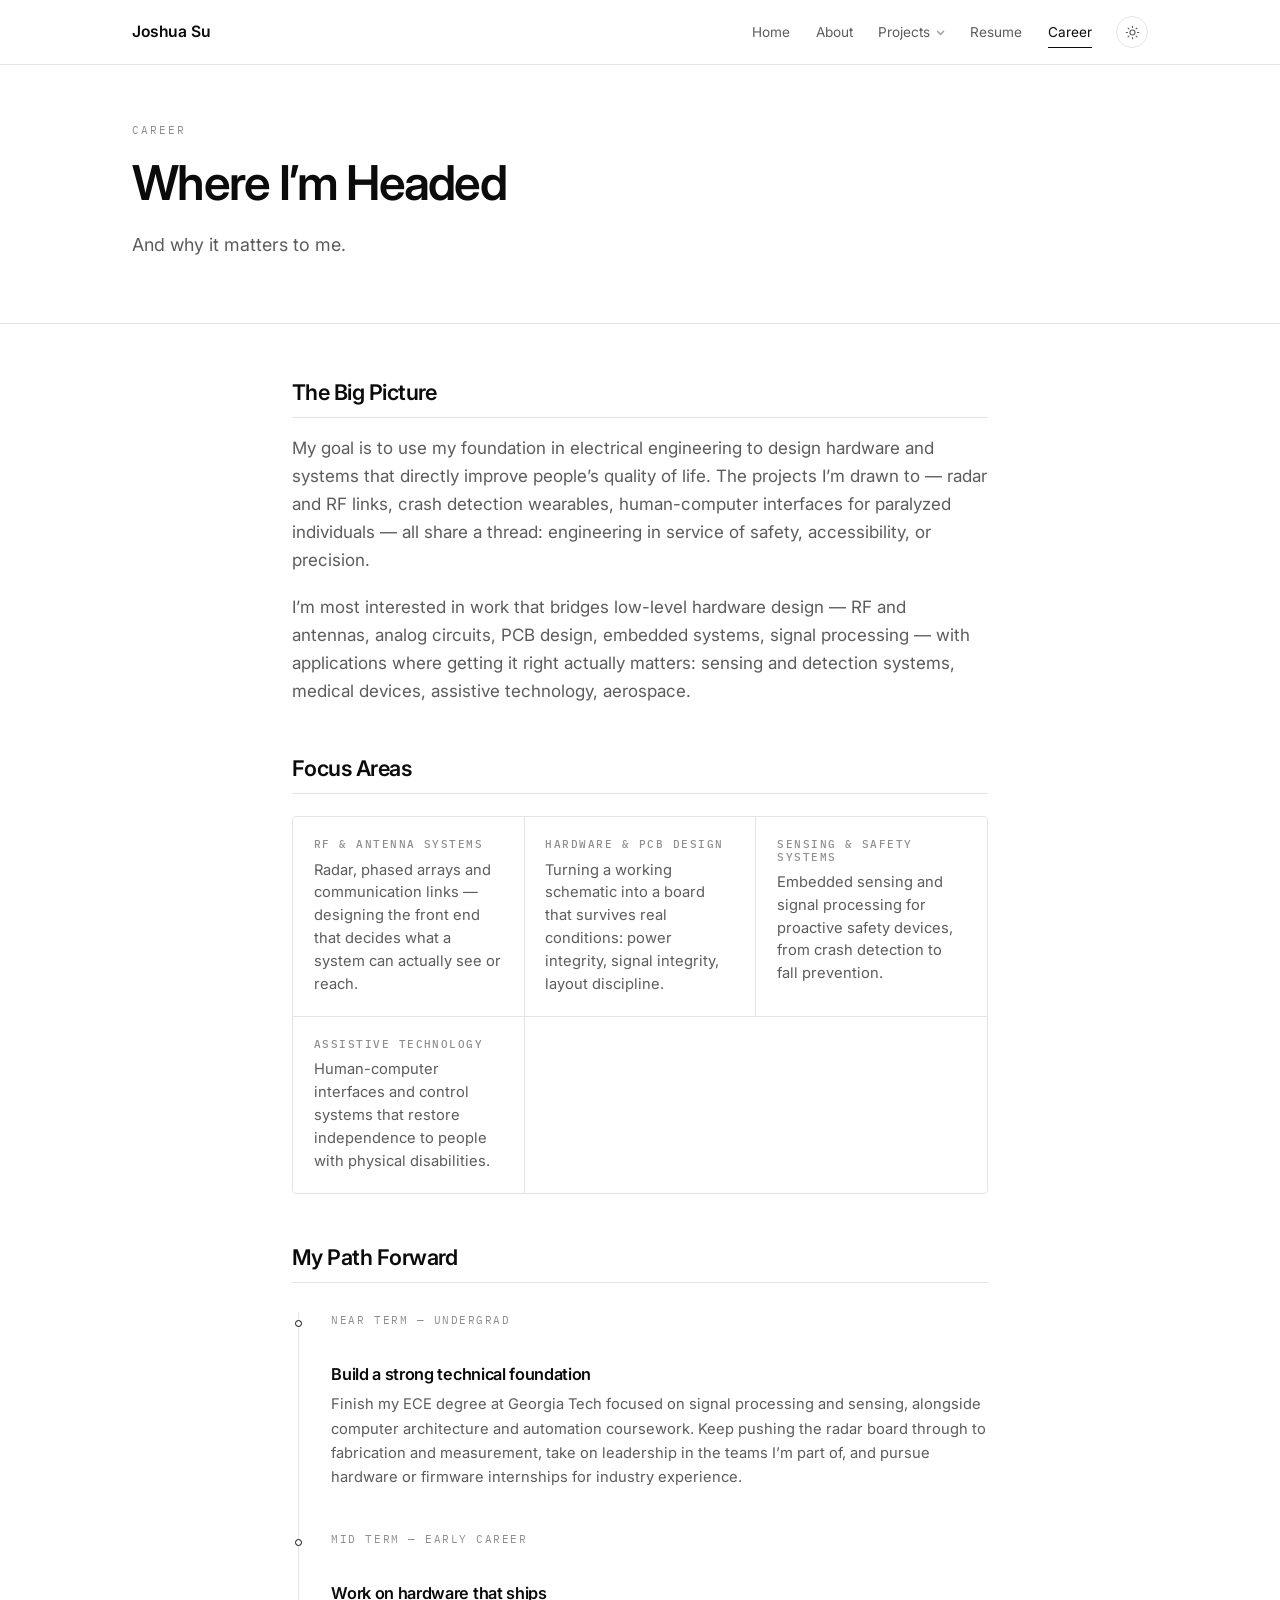
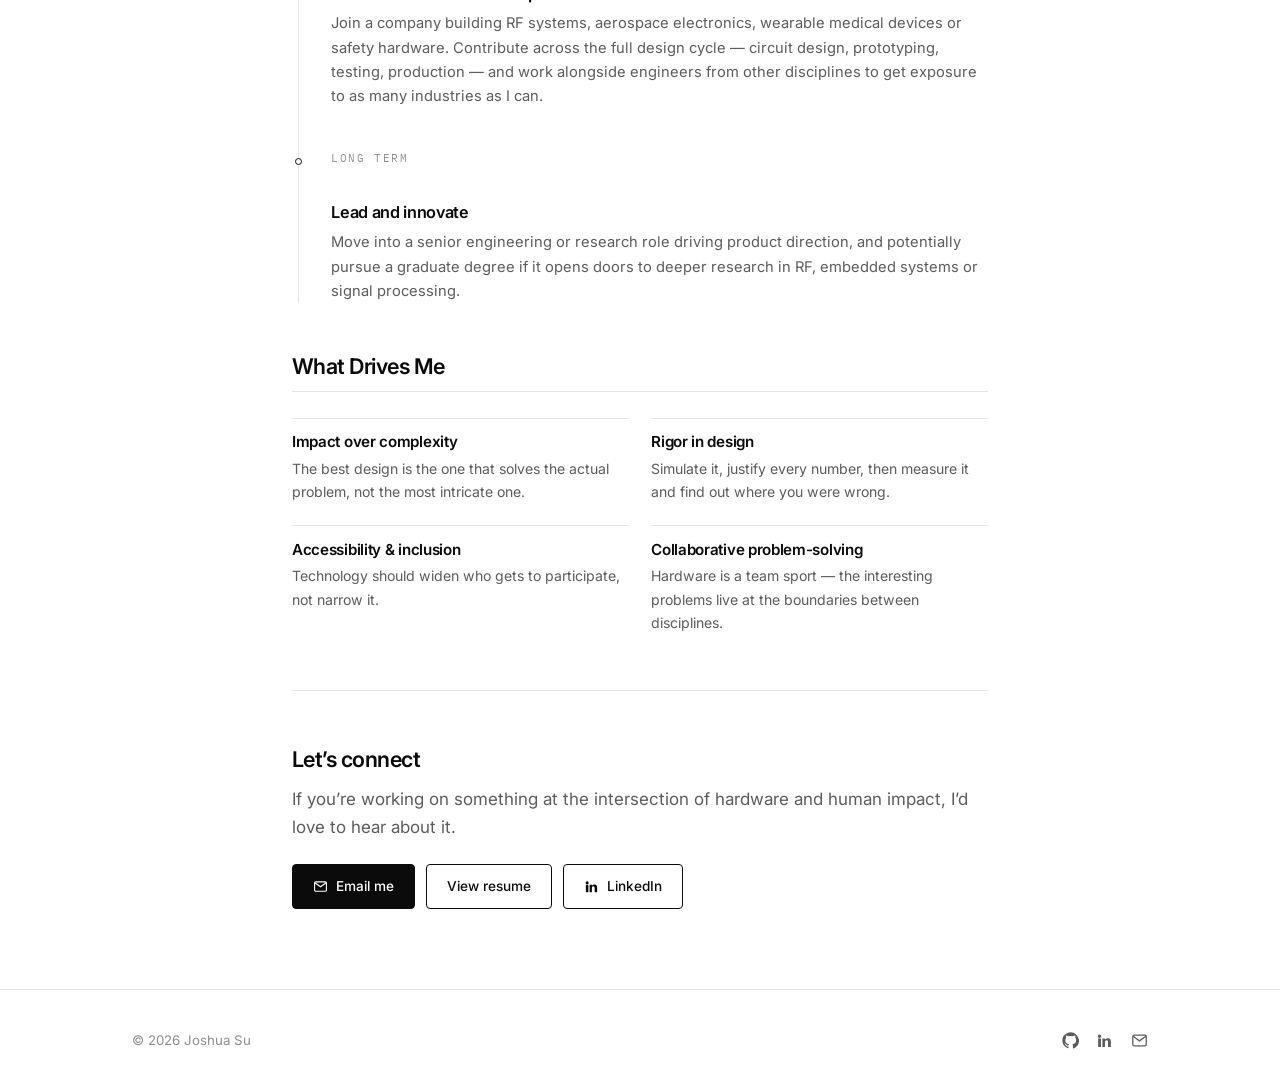
==== career.html @ 08358f98 "Rebuild portfolio with monochrome theme and full RADAR writeup Replace the Spectral template with a " ====
<!DOCTYPE html>
<html lang="en">
<head>
<meta charset="utf-8" />
<meta name="viewport" content="width=device-width, initial-scale=1" />
<title>Career Goals — Joshua Su</title>
<meta name="description" content="Where I'm headed: RF and hardware design for systems that improve safety, accessibility and precision." />
<meta name="author" content="Joshua Su" />
<meta property="og:title" content="Career Goals — Joshua Su" />
<meta property="og:description" content="Where I'm headed: RF and hardware design for systems that improve safety, accessibility and precision." />
<meta property="og:type" content="website" />
<link rel="preconnect" href="https://fonts.googleapis.com" />
<link rel="preconnect" href="https://fonts.gstatic.com" crossorigin />
<link href="https://fonts.googleapis.com/css2?family=Inter:wght@400;500;600&family=IBM+Plex+Mono:wght@400;500&display=swap" rel="stylesheet" />
<link rel="stylesheet" href="assets/css/site.css" />
<script src="assets/js/site.js"></script>
</head>
<body>
<header class="site-header">
  <div class="wrap">
    <a class="brand" href="index.html">Joshua&nbsp;Su</a>
    <button class="menu-btn" aria-label="Toggle menu">Menu</button>
    <nav class="nav">
      <a href="index.html">Home</a>
      <a href="introduction.html">About</a>
      <div class="nav-drop">
        <button>Projects <svg viewBox="0 0 12 12" fill="none" stroke="currentColor" stroke-width="2" stroke-linecap="round" stroke-linejoin="round"><path d="M2 4.5 6 8.5 10 4.5"/></svg></button>
        <div class="nav-drop-menu">
          <a href="projects.html">All Projects</a>
          <a href="radar.html">Phased Array RADAR</a>
          <a href="eog.html">EOG Eye Tracking</a>
          <a href="crash-detection.html">Crash Detection Device</a>
          <a href="pll.html">PLL Feedback Divider</a>
          <a href="racquet.html">Heated Racquet Grip</a>
        </div>
      </div>
      <a href="resume.html">Resume</a>
      <a href="career.html" class="active">Career</a>
    </nav>
    <button class="theme-toggle" aria-label="Toggle colour theme"><svg class="icon-sun" viewBox="0 0 24 24" fill="none" stroke="currentColor" stroke-width="1.8" stroke-linecap="round"><circle cx="12" cy="12" r="4"/><path d="M12 2v2M12 20v2M4.9 4.9l1.4 1.4M17.7 17.7l1.4 1.4M2 12h2M20 12h2M4.9 19.1l1.4-1.4M17.7 6.3l1.4-1.4"/></svg><svg class="icon-moon" viewBox="0 0 24 24" fill="none" stroke="currentColor" stroke-width="1.8" stroke-linecap="round" stroke-linejoin="round"><path d="M21 12.8A9 9 0 1 1 11.2 3a7 7 0 0 0 9.8 9.8z"/></svg></button>
  </div>
</header>


<div class="page-head">
  <div class="wrap">
    <span class="eyebrow">Career</span>
    <h1>Where I&rsquo;m Headed</h1>
    <p class="lede">And why it matters to me.</p>
  </div>
</div>

<div class="article">
  <div class="wrap wrap-narrow">

    <h2>The Big Picture</h2>
    <p>
      My goal is to use my foundation in electrical engineering to design hardware and systems that directly improve
      people&rsquo;s quality of life. The projects I&rsquo;m drawn to &mdash; radar and RF links, crash detection wearables,
      human-computer interfaces for paralyzed individuals &mdash; all share a thread: engineering in service of safety,
      accessibility, or precision.
    </p>
    <p>
      I&rsquo;m most interested in work that bridges low-level hardware design &mdash; RF and antennas, analog circuits, PCB
      design, embedded systems, signal processing &mdash; with applications where getting it right actually matters: sensing
      and detection systems, medical devices, assistive technology, aerospace.
    </p>

    <h2>Focus Areas</h2>
    <div class="fact-grid" style="margin-top:1.4rem">
      <div class="fact">
        <h4>RF &amp; Antenna Systems</h4>
        <p>Radar, phased arrays and communication links &mdash; designing the front end that decides what a system can actually see or reach.</p>
      </div>
      <div class="fact">
        <h4>Hardware &amp; PCB Design</h4>
        <p>Turning a working schematic into a board that survives real conditions: power integrity, signal integrity, layout discipline.</p>
      </div>
      <div class="fact">
        <h4>Sensing &amp; Safety Systems</h4>
        <p>Embedded sensing and signal processing for proactive safety devices, from crash detection to fall prevention.</p>
      </div>
      <div class="fact">
        <h4>Assistive Technology</h4>
        <p>Human-computer interfaces and control systems that restore independence to people with physical disabilities.</p>
      </div>
    </div>

    <h2>My Path Forward</h2>
    <div class="road" style="margin-top:1.8rem">
      <div class="road-step">
        <div class="road-when">Near term &mdash; Undergrad</div>
        <h3>Build a strong technical foundation</h3>
        <p>
          Finish my ECE degree at Georgia Tech focused on signal processing and sensing, alongside computer architecture and
          automation coursework. Keep pushing the radar board through to fabrication and measurement, take on leadership in
          the teams I&rsquo;m part of, and pursue hardware or firmware internships for industry experience.
        </p>
      </div>
      <div class="road-step">
        <div class="road-when">Mid term &mdash; Early career</div>
        <h3>Work on hardware that ships</h3>
        <p>
          Join a company building RF systems, aerospace electronics, wearable medical devices or safety hardware. Contribute
          across the full design cycle &mdash; circuit design, prototyping, testing, production &mdash; and work alongside
          engineers from other disciplines to get exposure to as many industries as I can.
        </p>
      </div>
      <div class="road-step">
        <div class="road-when">Long term</div>
        <h3>Lead and innovate</h3>
        <p>
          Move into a senior engineering or research role driving product direction, and potentially pursue a graduate degree
          if it opens doors to deeper research in RF, embedded systems or signal processing.
        </p>
      </div>
    </div>

    <h2>What Drives Me</h2>
    <div class="value-list" style="margin-top:1.6rem">
      <div><h4>Impact over complexity</h4><p>The best design is the one that solves the actual problem, not the most intricate one.</p></div>
      <div><h4>Rigor in design</h4><p>Simulate it, justify every number, then measure it and find out where you were wrong.</p></div>
      <div><h4>Accessibility &amp; inclusion</h4><p>Technology should widen who gets to participate, not narrow it.</p></div>
      <div><h4>Collaborative problem-solving</h4><p>Hardware is a team sport &mdash; the interesting problems live at the boundaries between disciplines.</p></div>
    </div>

    <hr />

    <h2 style="border:0;padding:0;margin-bottom:0.8rem">Let&rsquo;s connect</h2>
    <p class="muted">If you&rsquo;re working on something at the intersection of hardware and human impact, I&rsquo;d love to hear about it.</p>
    <div class="btn-row" style="margin-top:1.4rem">
      <a class="btn btn-primary" href="mailto:joshua.su@gatech.edu"><svg viewBox="0 0 24 24" fill="none" stroke="currentColor" stroke-width="1.8"><rect x="2.5" y="4.5" width="19" height="15" rx="2"/><path d="m3 6 9 6.5L21 6"/></svg> Email me</a>
      <a class="btn" href="resume.html">View resume</a>
      <a class="btn" href="https://www.linkedin.com/in/joshua-su-b7b88a281/" target="_blank" rel="noopener"><svg viewBox="0 0 24 24" fill="currentColor"><path d="M4.98 3.5a2.5 2.5 0 1 1 0 5 2.5 2.5 0 0 1 0-5zM3 9h4v12H3zM9 9h3.8v1.7h.05c.53-1 1.83-2.05 3.76-2.05C20.3 8.65 21 11 21 14.1V21h-4v-6.1c0-1.45-.03-3.32-2.02-3.32-2.03 0-2.34 1.58-2.34 3.21V21H9z"/></svg> LinkedIn</a>
    </div>

  </div>
</div>
<footer class="site-footer">
  <div class="wrap">
    <div>&copy; 2026 Joshua Su</div>
    <div class="social">
      <a href="https://github.com/JoshuaSU7" target="_blank" rel="noopener" aria-label="GitHub"><svg viewBox="0 0 24 24" fill="currentColor"><path d="M12 .5C5.7.5.5 5.7.5 12c0 5.1 3.3 9.4 7.9 10.9.6.1.8-.2.8-.6v-2c-3.2.7-3.9-1.5-3.9-1.5-.5-1.3-1.3-1.7-1.3-1.7-1-.7.1-.7.1-.7 1.2.1 1.8 1.2 1.8 1.2 1 1.8 2.7 1.3 3.4 1 .1-.8.4-1.3.7-1.6-2.6-.3-5.3-1.3-5.3-5.8 0-1.3.5-2.3 1.2-3.2-.1-.3-.5-1.5.1-3.1 0 0 1-.3 3.3 1.2a11.4 11.4 0 0 1 6 0C17.6 4.6 18.6 5 18.6 5c.6 1.6.2 2.8.1 3.1.8.8 1.2 1.9 1.2 3.2 0 4.5-2.7 5.5-5.3 5.8.4.4.8 1.1.8 2.2v3.3c0 .3.2.7.8.6 4.6-1.5 7.9-5.8 7.9-10.9C23.5 5.7 18.3.5 12 .5z"/></svg></a>
      <a href="https://www.linkedin.com/in/joshua-su-b7b88a281/" target="_blank" rel="noopener" aria-label="LinkedIn"><svg viewBox="0 0 24 24" fill="currentColor"><path d="M4.98 3.5a2.5 2.5 0 1 1 0 5 2.5 2.5 0 0 1 0-5zM3 9h4v12H3zM9 9h3.8v1.7h.05c.53-1 1.83-2.05 3.76-2.05C20.3 8.65 21 11 21 14.1V21h-4v-6.1c0-1.45-.03-3.32-2.02-3.32-2.03 0-2.34 1.58-2.34 3.21V21H9z"/></svg></a>
      <a href="mailto:joshua.su@gatech.edu" aria-label="Email"><svg viewBox="0 0 24 24" fill="none" stroke="currentColor" stroke-width="1.8"><rect x="2.5" y="4.5" width="19" height="15" rx="2"/><path d="m3 6 9 6.5L21 6"/></svg></a>
    </div>
  </div>
</footer>
</body>
</html>
---- assets/css/site.css ----
/* ===========================================================
   Joshua Su — Portfolio
   Monochrome theme. Light by default, dark via [data-theme].
   =========================================================== */

:root {
	--bg:            #ffffff;
	--bg-soft:       #f6f6f6;
	--bg-inset:      #fafafa;
	--fg:            #0b0b0b;
	--fg-muted:      #5c5c5c;
	--fg-faint:      #8e8e8e;
	--rule:          #e4e4e4;
	--rule-strong:   #c9c9c9;
	--invert-bg:     #0b0b0b;
	--invert-fg:     #ffffff;
	--shadow:        0 1px 2px rgba(0,0,0,.04), 0 8px 24px rgba(0,0,0,.05);
	--radius:        4px;
	--maxw:          1080px;
	--sans: "Inter", -apple-system, BlinkMacSystemFont, "Segoe UI", Helvetica, Arial, sans-serif;
	--mono: "IBM Plex Mono", ui-monospace, SFMono-Regular, Menlo, Consolas, monospace;
}

[data-theme="dark"] {
	--bg:            #0b0b0b;
	--bg-soft:       #141414;
	--bg-inset:      #111111;
	--fg:            #f2f2f2;
	--fg-muted:      #a5a5a5;
	--fg-faint:      #6f6f6f;
	--rule:          #262626;
	--rule-strong:   #3a3a3a;
	--invert-bg:     #f2f2f2;
	--invert-fg:     #0b0b0b;
	--shadow:        0 1px 2px rgba(0,0,0,.5), 0 8px 24px rgba(0,0,0,.4);
}

*, *::before, *::after { box-sizing: border-box; }

html { -webkit-text-size-adjust: 100%; scroll-behavior: smooth; }

body {
	margin: 0;
	background: var(--bg);
	color: var(--fg);
	font-family: var(--sans);
	font-size: 17px;
	line-height: 1.65;
	-webkit-font-smoothing: antialiased;
	text-rendering: optimizeLegibility;
}

img, video { max-width: 100%; display: block; }

a { color: inherit; text-decoration: none; }

p { margin: 0 0 1.1em; }

h1, h2, h3, h4 {
	margin: 0;
	font-weight: 600;
	letter-spacing: -0.02em;
	line-height: 1.18;
}

hr {
	border: 0;
	border-top: 1px solid var(--rule);
	margin: 3.5rem 0;
}

::selection { background: var(--fg); color: var(--bg); }

/* ---------- Layout ---------- */

.wrap {
	width: 100%;
	max-width: var(--maxw);
	margin: 0 auto;
	padding: 0 2rem;
}
.wrap-narrow { max-width: 760px; }

section { padding: 5rem 0; }
section.tight { padding: 3.5rem 0; }

/* ---------- Utility type ---------- */

.eyebrow {
	font-family: var(--mono);
	font-size: 0.7rem;
	letter-spacing: 0.18em;
	text-transform: uppercase;
	color: var(--fg-faint);
	margin: 0 0 1rem;
	display: block;
}

.lede {
	font-size: 1.12rem;
	color: var(--fg-muted);
	max-width: 60ch;
}

.muted { color: var(--fg-muted); }

/* ---------- Header / nav ---------- */

.site-header {
	position: sticky;
	top: 0;
	z-index: 50;
	background: color-mix(in srgb, var(--bg) 88%, transparent);
	backdrop-filter: saturate(180%) blur(12px);
	-webkit-backdrop-filter: saturate(180%) blur(12px);
	border-bottom: 1px solid var(--rule);
}
.site-header .wrap {
	display: flex;
	align-items: center;
	justify-content: space-between;
	height: 64px;
	gap: 1.5rem;
}

.brand {
	font-weight: 600;
	font-size: 0.98rem;
	letter-spacing: -0.01em;
	white-space: nowrap;
}

.nav {
	display: flex;
	align-items: center;
	gap: 1.6rem;
	margin-left: auto;
}
.nav a {
	font-size: 0.85rem;
	color: var(--fg-muted);
	position: relative;
	padding: 0.2rem 0;
	transition: color .15s ease;
	white-space: nowrap;
}
.nav a:hover { color: var(--fg); }
.nav a.active { color: var(--fg); }
.nav a.active::after {
	content: "";
	position: absolute;
	left: 0; right: 0; bottom: -2px;
	height: 1px;
	background: var(--fg);
}

/* Projects dropdown */
.nav-drop { position: relative; }
.nav-drop > button {
	font: inherit;
	font-size: 0.85rem;
	color: var(--fg-muted);
	background: none;
	border: 0;
	padding: 0.2rem 0;
	cursor: pointer;
	display: inline-flex;
	align-items: center;
	gap: 0.35rem;
	font-family: var(--sans);
}
.nav-drop > button:hover { color: var(--fg); }
.nav-drop > button svg { width: 9px; height: 9px; opacity: .55; transition: transform .18s ease; }
.nav-drop.open > button svg { transform: rotate(180deg); }
.nav-drop-menu {
	position: absolute;
	top: calc(100% + 12px);
	left: 50%;
	transform: translateX(-50%) translateY(-4px);
	min-width: 220px;
	background: var(--bg);
	border: 1px solid var(--rule);
	border-radius: var(--radius);
	box-shadow: var(--shadow);
	padding: 0.4rem;
	opacity: 0;
	visibility: hidden;
	transition: opacity .15s ease, transform .15s ease, visibility .15s;
}
.nav-drop.open .nav-drop-menu {
	opacity: 1;
	visibility: visible;
	transform: translateX(-50%) translateY(0);
}
.nav-drop-menu a {
	display: block;
	padding: 0.5rem 0.7rem;
	font-size: 0.85rem;
	border-radius: 3px;
	color: var(--fg-muted);
}
.nav-drop-menu a:hover { background: var(--bg-soft); color: var(--fg); }

/* Theme toggle */
.theme-toggle {
	background: none;
	border: 1px solid var(--rule);
	border-radius: 999px;
	width: 32px; height: 32px;
	display: inline-flex;
	align-items: center;
	justify-content: center;
	cursor: pointer;
	color: var(--fg-muted);
	flex: none;
	transition: border-color .15s ease, color .15s ease;
}
.theme-toggle:hover { border-color: var(--rule-strong); color: var(--fg); }
.theme-toggle svg { width: 15px; height: 15px; }
[data-theme="dark"] .icon-sun { display: none; }
.icon-moon { display: none; }
[data-theme="dark"] .icon-moon { display: block; }

/* Mobile menu */
.menu-btn {
	display: none;
	background: none;
	border: 1px solid var(--rule);
	border-radius: var(--radius);
	color: var(--fg);
	padding: 0.35rem 0.7rem;
	font-size: 0.8rem;
	cursor: pointer;
	font-family: var(--mono);
	letter-spacing: 0.08em;
	text-transform: uppercase;
}

/* ---------- Hero ---------- */

.hero { padding: 6.5rem 0 4.5rem; }
.hero h1 {
	font-size: clamp(2.6rem, 7vw, 4.4rem);
	letter-spacing: -0.04em;
	font-weight: 600;
	margin-bottom: 1.4rem;
}
.hero .tagline {
	font-size: clamp(1.05rem, 2.2vw, 1.3rem);
	color: var(--fg-muted);
	max-width: 62ch;
	margin-bottom: 2rem;
}
.hero-meta {
	display: flex;
	flex-wrap: wrap;
	gap: 0.6rem 1.6rem;
	font-family: var(--mono);
	font-size: 0.74rem;
	letter-spacing: 0.1em;
	text-transform: uppercase;
	color: var(--fg-faint);
	margin-bottom: 2.4rem;
}
.hero-meta span { display: inline-flex; align-items: center; gap: 0.5rem; }
.hero-meta span::before {
	content: "";
	width: 4px; height: 4px;
	border-radius: 50%;
	background: var(--fg-faint);
}

/* ---------- Buttons ---------- */

.btn-row { display: flex; flex-wrap: wrap; gap: 0.7rem; }

.btn {
	display: inline-flex;
	align-items: center;
	gap: 0.5rem;
	padding: 0.65rem 1.25rem;
	border: 1px solid var(--fg);
	border-radius: var(--radius);
	font-size: 0.85rem;
	font-weight: 500;
	background: transparent;
	color: var(--fg);
	cursor: pointer;
	transition: background .16s ease, color .16s ease, border-color .16s ease;
	font-family: var(--sans);
}
.btn:hover { background: var(--fg); color: var(--bg); }

.btn-primary {
	background: var(--invert-bg);
	color: var(--invert-fg);
	border-color: var(--invert-bg);
}
.btn-primary:hover { background: transparent; color: var(--fg); border-color: var(--fg); }

.btn-quiet { border-color: var(--rule-strong); color: var(--fg-muted); }
.btn-quiet:hover { background: var(--fg); color: var(--bg); border-color: var(--fg); }

.btn svg { width: 15px; height: 15px; }

/* Inline text link */
.tlink {
	border-bottom: 1px solid var(--rule-strong);
	transition: border-color .15s ease;
	padding-bottom: 1px;
}
.tlink:hover { border-color: var(--fg); }

.backlink {
	font-family: var(--mono);
	font-size: 0.73rem;
	letter-spacing: 0.12em;
	text-transform: uppercase;
	color: var(--fg-faint);
	display: inline-flex;
	gap: 0.5rem;
	align-items: center;
}
.backlink:hover { color: var(--fg); }

/* ---------- Section headings ---------- */

.section-head {
	display: flex;
	align-items: baseline;
	justify-content: space-between;
	gap: 1.5rem;
	padding-bottom: 1.2rem;
	margin-bottom: 2.6rem;
	border-bottom: 1px solid var(--rule);
	flex-wrap: wrap;
}
.section-head h2 {
	font-size: clamp(1.5rem, 3vw, 1.9rem);
	letter-spacing: -0.03em;
}
.section-head p { margin: 0; color: var(--fg-muted); font-size: 0.92rem; }

/* ---------- Tags ---------- */

.tags { display: flex; flex-wrap: wrap; gap: 0.4rem; }
.tag {
	font-family: var(--mono);
	font-size: 0.66rem;
	letter-spacing: 0.1em;
	text-transform: uppercase;
	color: var(--fg-muted);
	border: 1px solid var(--rule);
	border-radius: 3px;
	padding: 0.25rem 0.55rem;
	background: var(--bg-inset);
	white-space: nowrap;
}

/* ---------- Project cards (home + index) ---------- */

.card-grid {
	display: grid;
	grid-template-columns: repeat(auto-fit, minmax(290px, 1fr));
	gap: 1.6rem;
}

.pcard {
	display: flex;
	flex-direction: column;
	border: 1px solid var(--rule);
	border-radius: var(--radius);
	overflow: hidden;
	background: var(--bg);
	transition: border-color .18s ease, transform .18s ease, box-shadow .18s ease;
}
.pcard:hover {
	border-color: var(--rule-strong);
	transform: translateY(-3px);
	box-shadow: var(--shadow);
}
.pcard .thumb {
	aspect-ratio: 16 / 10;
	background: var(--bg-soft);
	border-bottom: 1px solid var(--rule);
	overflow: hidden;
}
.pcard .thumb img {
	width: 100%; height: 100%;
	object-fit: cover;
	filter: grayscale(100%) contrast(1.02);
	transition: filter .35s ease, transform .5s ease;
}
.pcard:hover .thumb img { filter: grayscale(0%); transform: scale(1.035); }
.pcard .body {
	padding: 1.3rem 1.4rem 1.5rem;
	display: flex;
	flex-direction: column;
	gap: 0.7rem;
	flex: 1;
}
.pcard h3 { font-size: 1.05rem; letter-spacing: -0.02em; }
.pcard p { margin: 0; font-size: 0.9rem; color: var(--fg-muted); flex: 1; line-height: 1.6; }
.pcard .go {
	font-family: var(--mono);
	font-size: 0.7rem;
	letter-spacing: 0.12em;
	text-transform: uppercase;
	display: inline-flex;
	align-items: center;
	gap: 0.45rem;
	color: var(--fg);
}
.pcard .go span { transition: transform .18s ease; display: inline-block; }
.pcard:hover .go span { transform: translateX(4px); }

/* ---------- Skills ---------- */

.skill-grid {
	display: grid;
	grid-template-columns: repeat(auto-fit, minmax(230px, 1fr));
	gap: 1px;
	background: var(--bg);
	border: 1px solid var(--rule);
	border-radius: var(--radius);
	overflow: hidden;
}
.skill-cell {
	background: var(--bg);
	padding: 1.5rem 1.4rem;
	/* hairline per cell, so a partial last row never shows a bare gap */
	box-shadow: 0 0 0 1px var(--rule);
}
.skill-cell h4 {
	font-family: var(--mono);
	font-size: 0.68rem;
	letter-spacing: 0.14em;
	text-transform: uppercase;
	color: var(--fg-faint);
	margin-bottom: 0.8rem;
	font-weight: 500;
}
.skill-cell p { margin: 0; font-size: 0.92rem; color: var(--fg); line-height: 1.7; }

/* ---------- Experience list ---------- */

.xp-item {
	display: grid;
	grid-template-columns: 180px 1fr;
	gap: 2rem;
	padding: 1.8rem 0;
	border-bottom: 1px solid var(--rule);
}
.xp-item:first-of-type { border-top: 1px solid var(--rule); }
.xp-when {
	font-family: var(--mono);
	font-size: 0.72rem;
	letter-spacing: 0.08em;
	text-transform: uppercase;
	color: var(--fg-faint);
	padding-top: 0.3rem;
}
.xp-body h3 { font-size: 1.02rem; margin-bottom: 0.15rem; }
.xp-org {
	font-size: 0.88rem;
	color: var(--fg-muted);
	margin-bottom: 0.7rem;
}
.xp-body ul { margin: 0; padding-left: 1.1rem; }
.xp-body li {
	font-size: 0.91rem;
	color: var(--fg-muted);
	line-height: 1.65;
	margin-bottom: 0.4rem;
}
.xp-body li::marker { color: var(--fg-faint); }

/* ---------- Project article pages ---------- */

.page-head { padding: 3.5rem 0 2.5rem; border-bottom: 1px solid var(--rule); }
.page-head h1 {
	font-size: clamp(2rem, 5vw, 3rem);
	letter-spacing: -0.035em;
	margin: 0.9rem 0 1.1rem;
}
.page-head .lede { margin-bottom: 1.5rem; }

.article { padding: 3.5rem 0 5rem; }
.article h2 {
	font-size: 1.35rem;
	letter-spacing: -0.025em;
	margin: 3.2rem 0 1rem;
	padding-bottom: 0.7rem;
	border-bottom: 1px solid var(--rule);
}
.article h2:first-child { margin-top: 0; }
.article h3 {
	font-size: 1.02rem;
	margin: 2.2rem 0 0.7rem;
}
.article p { color: var(--fg-muted); }
.article p strong { color: var(--fg); font-weight: 600; }
.article ul, .article ol { color: var(--fg-muted); padding-left: 1.2rem; }
.article li { margin-bottom: 0.45rem; }
.article li::marker { color: var(--fg-faint); }

/* Figures */
figure {
	margin: 1.8rem 0;
	border: 1px solid var(--rule);
	border-radius: var(--radius);
	overflow: hidden;
	background: var(--bg-inset);
}
figure img, figure video { width: 100%; display: block; background: #fff; }
figure.contain img { object-fit: contain; }
figcaption {
	padding: 0.85rem 1.1rem;
	font-size: 0.82rem;
	color: var(--fg-muted);
	border-top: 1px solid var(--rule);
	background: var(--bg);
	line-height: 1.55;
}
figcaption b { color: var(--fg); font-weight: 600; }

.fig-row {
	display: grid;
	grid-template-columns: repeat(auto-fit, minmax(280px, 1fr));
	gap: 1.4rem;
	margin: 1.8rem 0;
}
.fig-row figure { margin: 0; }

/* Equation figures — keep them small and legible */
figure.eq { background: #fff; }
figure.eq img { max-height: 150px; object-fit: contain; margin: 1.2rem auto; width: auto; max-width: 92%; }
[data-theme="dark"] figure.eq { background: #f2f2f2; }

/* Screenshot figures keep white plot backgrounds readable in dark mode */
figure.shot img { background: #fff; }

/* ---------- Tables ---------- */

.table-wrap { overflow-x: auto; margin: 1.6rem 0 2rem; }
table.data {
	width: 100%;
	border-collapse: collapse;
	font-size: 0.89rem;
	min-width: 520px;
}
table.data th, table.data td {
	text-align: left;
	padding: 0.75rem 0.9rem;
	border-bottom: 1px solid var(--rule);
	vertical-align: top;
	line-height: 1.55;
}
table.data th {
	font-family: var(--mono);
	font-size: 0.68rem;
	letter-spacing: 0.12em;
	text-transform: uppercase;
	color: var(--fg-faint);
	font-weight: 500;
	border-bottom: 1px solid var(--rule-strong);
	white-space: nowrap;
}
table.data td:first-child { color: var(--fg); font-weight: 500; }
table.data td { color: var(--fg-muted); }
table.data tr:last-child td { border-bottom: none; }
table.data code {
	font-family: var(--mono);
	font-size: 0.86em;
	background: var(--bg-soft);
	padding: 0.1em 0.35em;
	border-radius: 3px;
	color: var(--fg);
}

/* ---------- Metric strip ---------- */

.metrics {
	display: grid;
	grid-template-columns: repeat(auto-fit, minmax(160px, 1fr));
	gap: 1px;
	background: var(--bg);
	border: 1px solid var(--rule);
	border-radius: var(--radius);
	overflow: hidden;
	margin: 2rem 0;
}
.metric { background: var(--bg); padding: 1.4rem 1.3rem; box-shadow: 0 0 0 1px var(--rule); }
.metric .val {
	font-size: 1.7rem;
	font-weight: 600;
	letter-spacing: -0.03em;
	line-height: 1.1;
	margin-bottom: 0.3rem;
}
.metric .lbl {
	font-family: var(--mono);
	font-size: 0.66rem;
	letter-spacing: 0.12em;
	text-transform: uppercase;
	color: var(--fg-faint);
	line-height: 1.5;
}

/* ---------- Callout ---------- */

.note {
	border-left: 2px solid var(--fg);
	background: var(--bg-soft);
	padding: 1rem 1.3rem;
	margin: 1.8rem 0;
	font-size: 0.9rem;
	color: var(--fg-muted);
	border-radius: 0 var(--radius) var(--radius) 0;
}
.note p:last-child { margin-bottom: 0; }

/* ---------- About page ---------- */

.about-grid {
	display: grid;
	grid-template-columns: 220px 1fr;
	gap: 3rem;
	align-items: start;
}
.about-photo img {
	width: 100%;
	aspect-ratio: 1;
	object-fit: cover;
	object-position: center top;
	border-radius: var(--radius);
	border: 1px solid var(--rule);
	filter: grayscale(100%);
	transition: filter .4s ease;
}
.about-photo img:hover { filter: grayscale(0%); }

.fact-grid {
	display: grid;
	grid-template-columns: repeat(auto-fit, minmax(190px, 1fr));
	gap: 1px;
	background: var(--bg);
	border: 1px solid var(--rule);
	border-radius: var(--radius);
	overflow: hidden;
}
.fact { background: var(--bg); padding: 1.3rem; box-shadow: 0 0 0 1px var(--rule); }
.fact h4 {
	font-family: var(--mono);
	font-size: 0.66rem;
	letter-spacing: 0.14em;
	text-transform: uppercase;
	color: var(--fg-faint);
	margin-bottom: 0.5rem;
	font-weight: 500;
}
.fact p { margin: 0; font-size: 0.92rem; line-height: 1.55; }

/* ---------- Resume ---------- */

.pdf-frame {
	width: 100%;
	height: 900px;
	border: 1px solid var(--rule);
	border-radius: var(--radius);
	background: var(--bg-soft);
}
.pdf-fallback { padding: 3rem 2rem; text-align: center; color: var(--fg-muted); }

/* ---------- Career / roadmap ---------- */

.road { border-left: 1px solid var(--rule); padding-left: 2rem; margin-left: 0.4rem; }
.road-step { position: relative; padding-bottom: 2.6rem; }
.road-step:last-child { padding-bottom: 0; }
.road-step::before {
	content: "";
	position: absolute;
	left: calc(-2rem - 4px);
	top: 0.5rem;
	width: 7px; height: 7px;
	border-radius: 50%;
	background: var(--bg);
	border: 1px solid var(--fg);
}
.road-when {
	font-family: var(--mono);
	font-size: 0.68rem;
	letter-spacing: 0.14em;
	text-transform: uppercase;
	color: var(--fg-faint);
	margin-bottom: 0.4rem;
}
.road-step h3 { font-size: 1.02rem; margin-bottom: 0.5rem; }
.road-step p { font-size: 0.92rem; color: var(--fg-muted); margin: 0; }

.value-list { display: grid; grid-template-columns: repeat(auto-fit, minmax(230px, 1fr)); gap: 1.4rem; }
.value-list div { border-top: 1px solid var(--rule); padding-top: 0.9rem; }
.value-list h4 { font-size: 0.95rem; margin-bottom: 0.35rem; }
.value-list p { font-size: 0.88rem; color: var(--fg-muted); margin: 0; }

/* ---------- CTA band ---------- */

.cta {
	background: var(--bg-soft);
	border-top: 1px solid var(--rule);
	border-bottom: 1px solid var(--rule);
}
.cta h2 { font-size: clamp(1.6rem, 4vw, 2.2rem); letter-spacing: -0.03em; margin-bottom: 0.9rem; }

/* ---------- Footer ---------- */

.site-footer {
	border-top: 1px solid var(--rule);
	padding: 2.5rem 0;
	font-size: 0.83rem;
	color: var(--fg-faint);
}
.site-footer .wrap {
	display: flex;
	justify-content: space-between;
	align-items: center;
	gap: 1.5rem;
	flex-wrap: wrap;
}
.social { display: flex; gap: 1.1rem; align-items: center; }
.social a { color: var(--fg-muted); display: inline-flex; transition: color .15s ease; }
.social a:hover { color: var(--fg); }
.social svg { width: 17px; height: 17px; }

/* ---------- Responsive ---------- */

@media (max-width: 860px) {
	.about-grid { grid-template-columns: 1fr; gap: 2rem; }
	.about-photo { max-width: 180px; }
	.xp-item { grid-template-columns: 1fr; gap: 0.6rem; }
	.xp-when { padding-top: 0; }
}

@media (max-width: 720px) {
	body { font-size: 16px; }
	.wrap { padding: 0 1.25rem; }
	section { padding: 3.5rem 0; }
	.hero { padding: 4rem 0 3rem; }
	.menu-btn { display: inline-block; }
	.nav {
		position: fixed;
		inset: 64px 0 auto 0;
		flex-direction: column;
		align-items: stretch;
		gap: 0;
		background: var(--bg);
		border-bottom: 1px solid var(--rule);
		padding: 0.5rem 1.25rem 1.25rem;
		display: none;
		max-height: calc(100vh - 64px);
		overflow-y: auto;
	}
	.nav.open { display: flex; }
	.nav > a, .nav-drop > button {
		padding: 0.8rem 0;
		border-bottom: 1px solid var(--rule);
		font-size: 0.95rem;
		width: 100%;
		text-align: left;
		justify-content: space-between;
	}
	.nav a.active::after { display: none; }
	.nav-drop { width: 100%; }
	.nav-drop-menu {
		position: static;
		transform: none;
		opacity: 1;
		visibility: visible;
		border: 0;
		box-shadow: none;
		min-width: 0;
		padding: 0.3rem 0 0.6rem 0.9rem;
		display: none;
		background: transparent;
	}
	.nav-drop.open .nav-drop-menu { display: block; transform: none; }
	.pdf-frame { height: 560px; }
	.road { padding-left: 1.4rem; }
	.road-step::before { left: calc(-1.4rem - 4px); }
}

@media (prefers-reduced-motion: reduce) {
	*, *::before, *::after {
		animation-duration: .001ms !important;
		transition-duration: .001ms !important;
		scroll-behavior: auto !important;
	}
}

@media print {
	.site-header, .site-footer, .cta { display: none; }
	body { color: #000; background: #fff; }
}
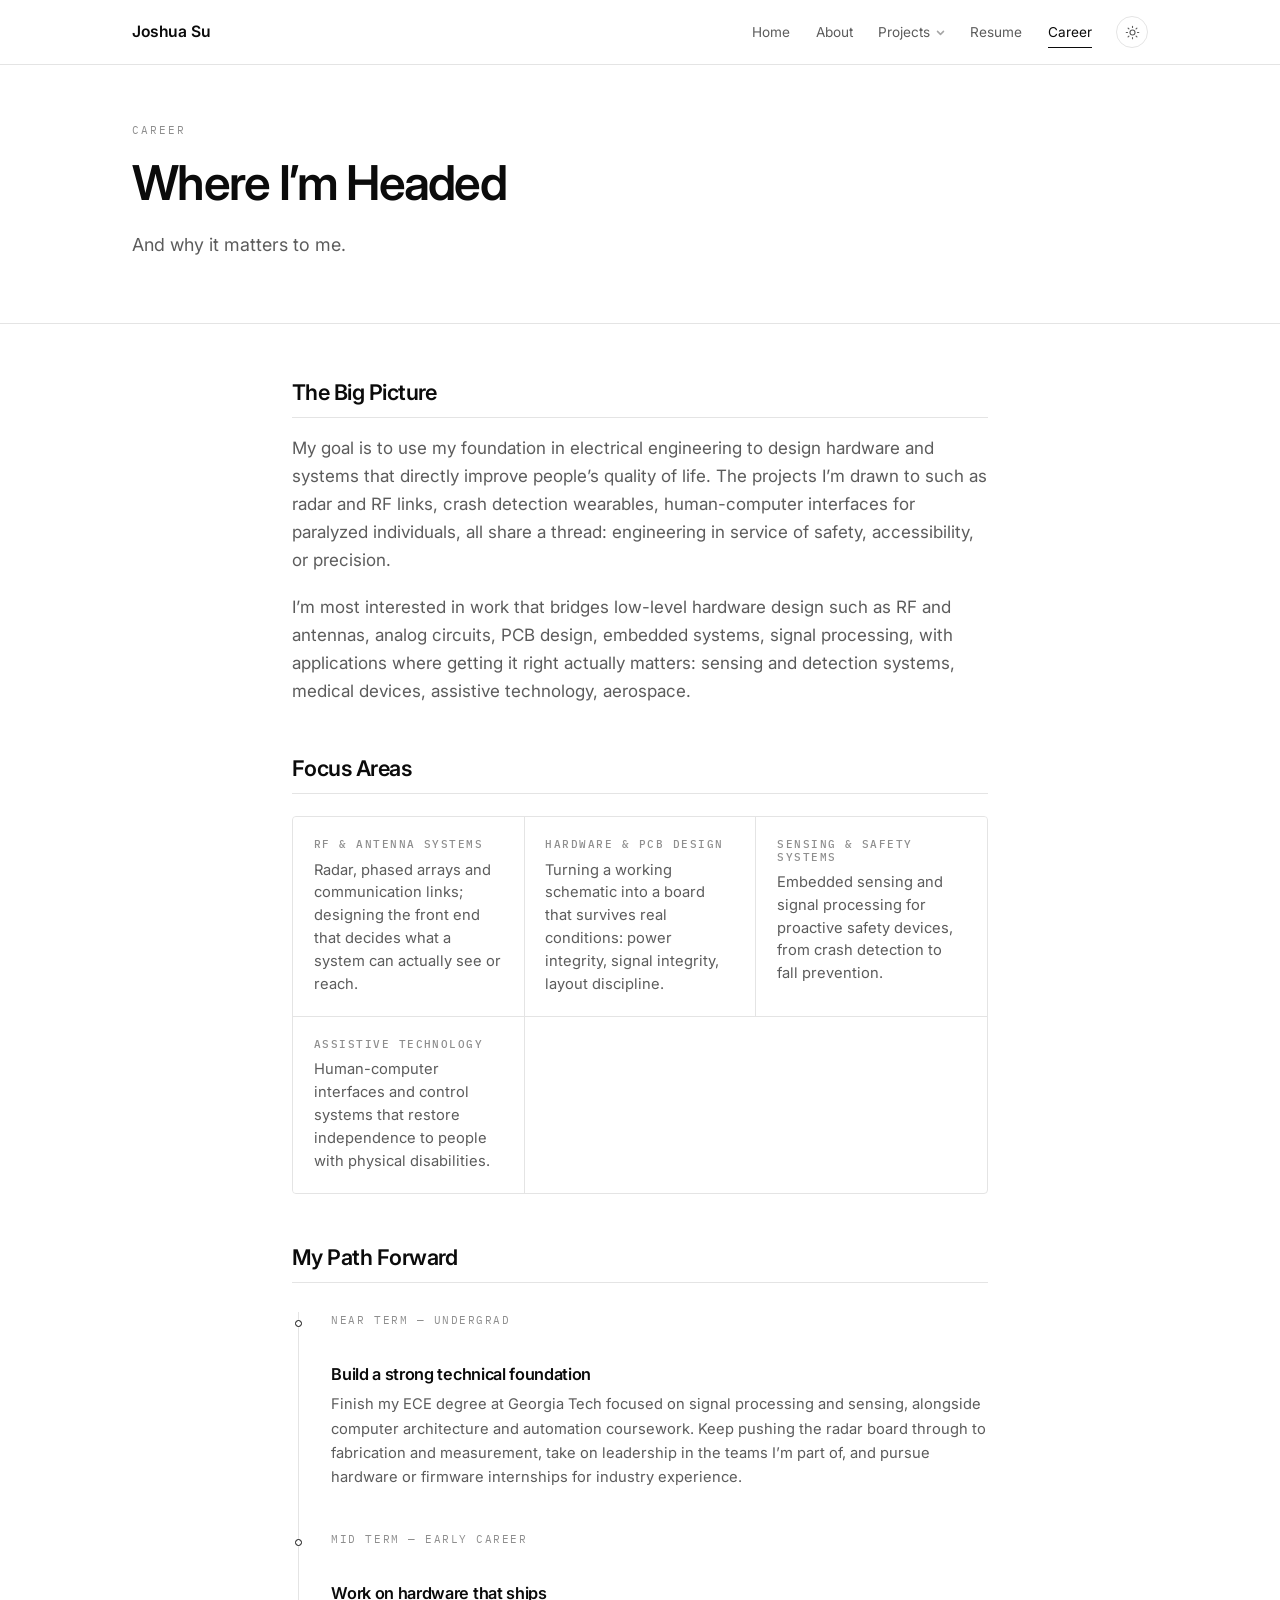
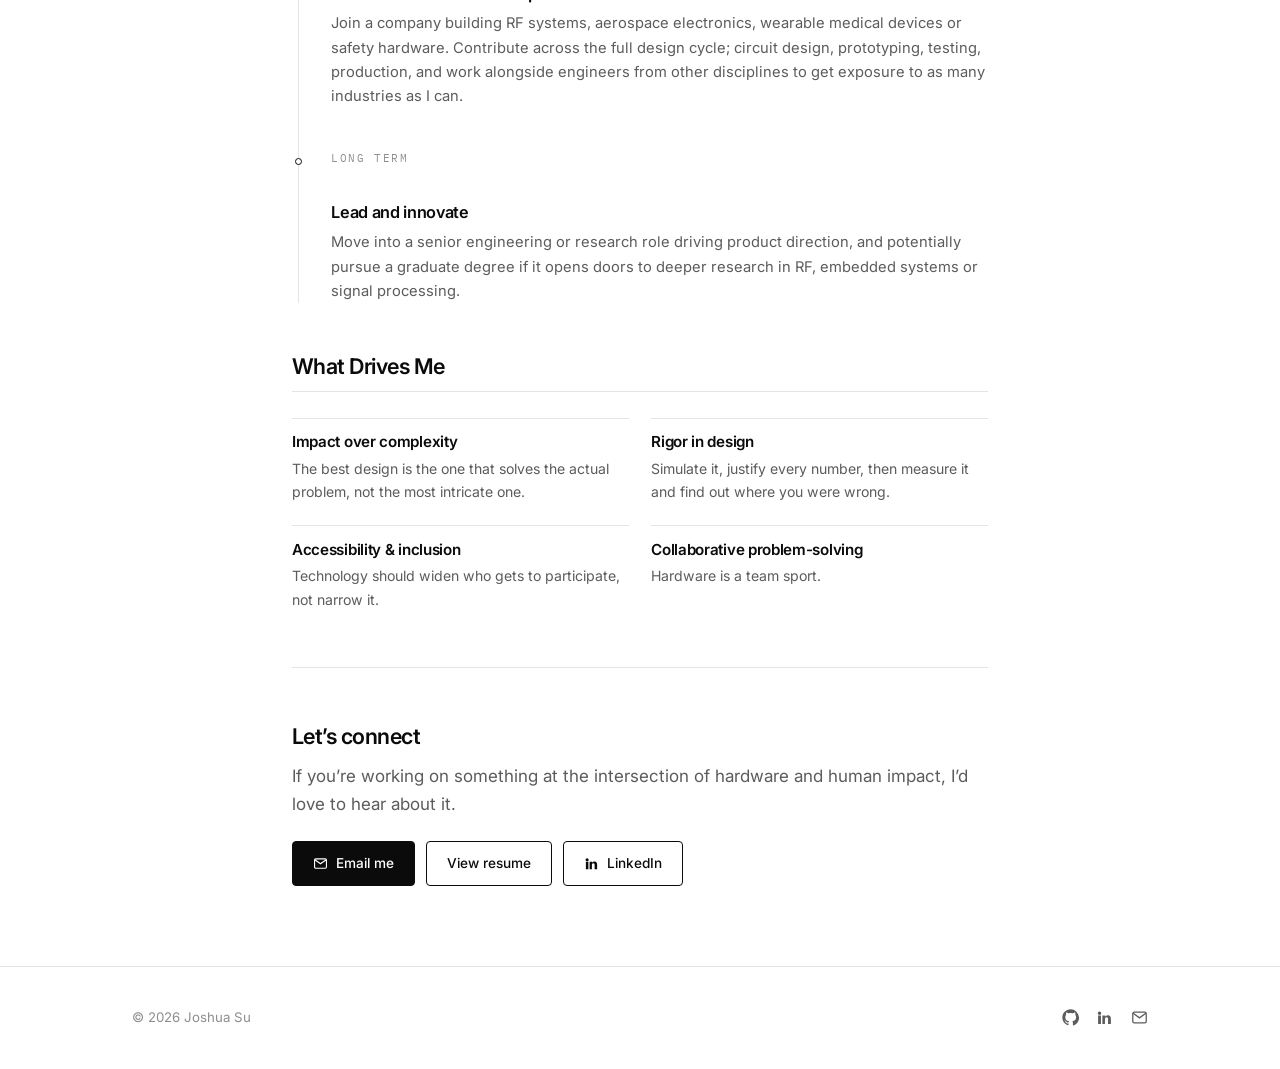
==== commit 828fa4b6: "Apply copy revisions from the review doc 37 text blocks rewritten across all eight content pages, ta" ====
--- a/career.html
+++ b/career.html
@@ -31,7 +31,6 @@
           <a href="eog.html">EOG Eye Tracking</a>
           <a href="crash-detection.html">Crash Detection Device</a>
           <a href="pll.html">PLL Feedback Divider</a>
-          <a href="racquet.html">Heated Racquet Grip</a>
         </div>
       </div>
       <a href="resume.html">Resume</a>
@@ -56,13 +55,13 @@
     <h2>The Big Picture</h2>
     <p>
       My goal is to use my foundation in electrical engineering to design hardware and systems that directly improve
-      people&rsquo;s quality of life. The projects I&rsquo;m drawn to &mdash; radar and RF links, crash detection wearables,
-      human-computer interfaces for paralyzed individuals &mdash; all share a thread: engineering in service of safety,
+      people&rsquo;s quality of life. The projects I&rsquo;m drawn to such as radar and RF links, crash detection wearables,
+      human-computer interfaces for paralyzed individuals, all share a thread: engineering in service of safety,
       accessibility, or precision.
     </p>
     <p>
-      I&rsquo;m most interested in work that bridges low-level hardware design &mdash; RF and antennas, analog circuits, PCB
-      design, embedded systems, signal processing &mdash; with applications where getting it right actually matters: sensing
+      I&rsquo;m most interested in work that bridges low-level hardware design such as RF and antennas, analog circuits, PCB
+      design, embedded systems, signal processing, with applications where getting it right actually matters: sensing
       and detection systems, medical devices, assistive technology, aerospace.
     </p>
 
@@ -70,7 +69,7 @@
     <div class="fact-grid" style="margin-top:1.4rem">
       <div class="fact">
         <h4>RF &amp; Antenna Systems</h4>
-        <p>Radar, phased arrays and communication links &mdash; designing the front end that decides what a system can actually see or reach.</p>
+        <p>Radar, phased arrays and communication links; designing the front end that decides what a system can actually see or reach.</p>
       </div>
       <div class="fact">
         <h4>Hardware &amp; PCB Design</h4>
@@ -102,7 +101,7 @@
         <h3>Work on hardware that ships</h3>
         <p>
           Join a company building RF systems, aerospace electronics, wearable medical devices or safety hardware. Contribute
-          across the full design cycle &mdash; circuit design, prototyping, testing, production &mdash; and work alongside
+          across the full design cycle; circuit design, prototyping, testing, production, and work alongside
           engineers from other disciplines to get exposure to as many industries as I can.
         </p>
       </div>
@@ -121,7 +120,7 @@
       <div><h4>Impact over complexity</h4><p>The best design is the one that solves the actual problem, not the most intricate one.</p></div>
       <div><h4>Rigor in design</h4><p>Simulate it, justify every number, then measure it and find out where you were wrong.</p></div>
       <div><h4>Accessibility &amp; inclusion</h4><p>Technology should widen who gets to participate, not narrow it.</p></div>
-      <div><h4>Collaborative problem-solving</h4><p>Hardware is a team sport &mdash; the interesting problems live at the boundaries between disciplines.</p></div>
+      <div><h4>Collaborative problem-solving</h4><p>Hardware is a team sport.</p></div>
     </div>
 
     <hr />
--- a/assets/css/site.css
+++ b/assets/css/site.css
@@ -364,6 +364,15 @@
 	grid-template-columns: repeat(auto-fit, minmax(290px, 1fr));
 	gap: 1.6rem;
 }
+/* Fixed 3-up track: keeps a row of one or two cards the same width as a full
+   row instead of stretching them across the page. */
+.card-grid.fixed-3 { grid-template-columns: repeat(3, minmax(0, 1fr)); }
+@media (max-width: 980px) {
+	.card-grid.fixed-3 { grid-template-columns: repeat(2, minmax(0, 1fr)); }
+}
+@media (max-width: 660px) {
+	.card-grid.fixed-3 { grid-template-columns: minmax(0, 1fr); }
+}
 
 .pcard {
 	display: flex;
@@ -388,10 +397,12 @@
 .pcard .thumb img {
 	width: 100%; height: 100%;
 	object-fit: cover;
-	filter: grayscale(100%) contrast(1.02);
+	filter: grayscale(0%);
 	transition: filter .35s ease, transform .5s ease;
 }
-.pcard:hover .thumb img { filter: grayscale(0%); transform: scale(1.035); }
+.pcard:hover .thumb img { transform: scale(1.035); }
+/* Full colour by default; hovering one card desaturates the others. */
+.card-grid:hover .pcard:not(:hover) .thumb img { filter: grayscale(100%) contrast(1.02); }
 .pcard .body {
 	padding: 1.3rem 1.4rem 1.5rem;
 	display: flex;
@@ -635,10 +646,7 @@
 	object-position: center top;
 	border-radius: var(--radius);
 	border: 1px solid var(--rule);
-	filter: grayscale(100%);
-	transition: filter .4s ease;
-}
-.about-photo img:hover { filter: grayscale(0%); }
+}
 
 .fact-grid {
 	display: grid;
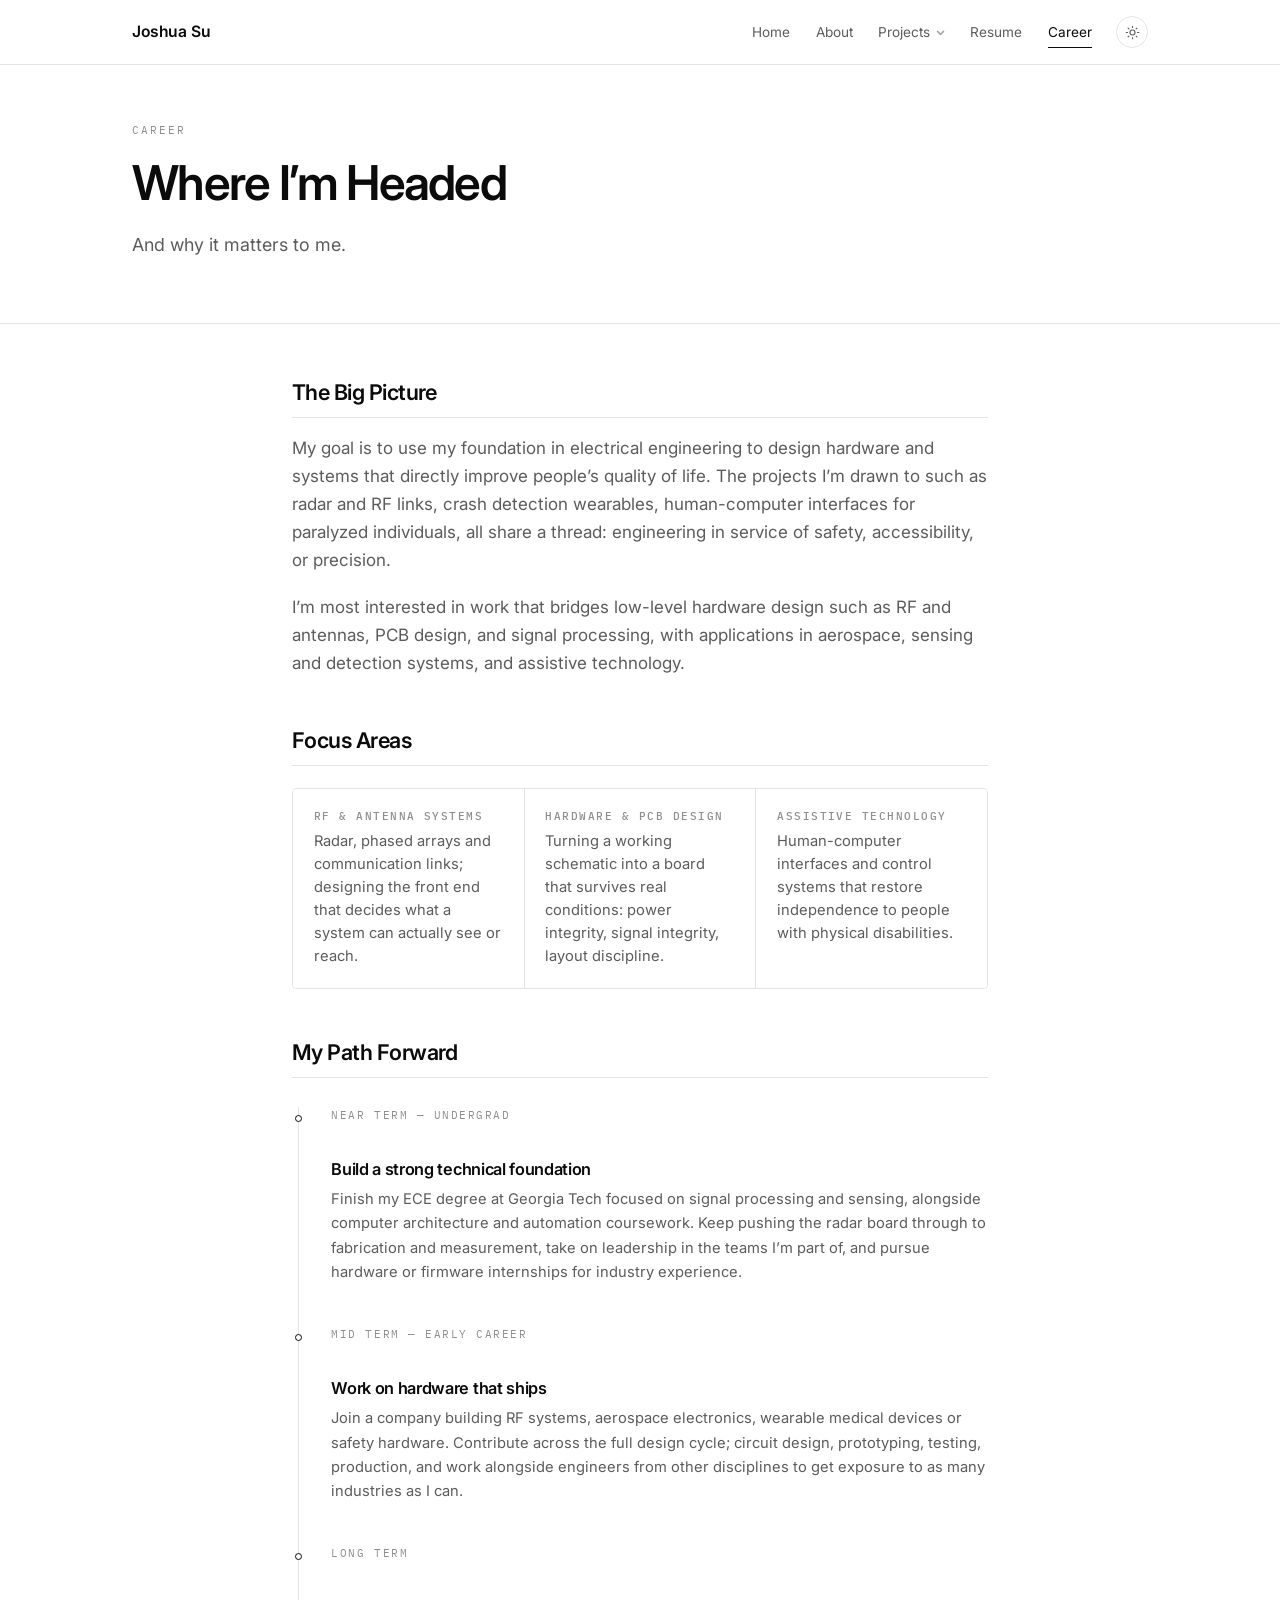
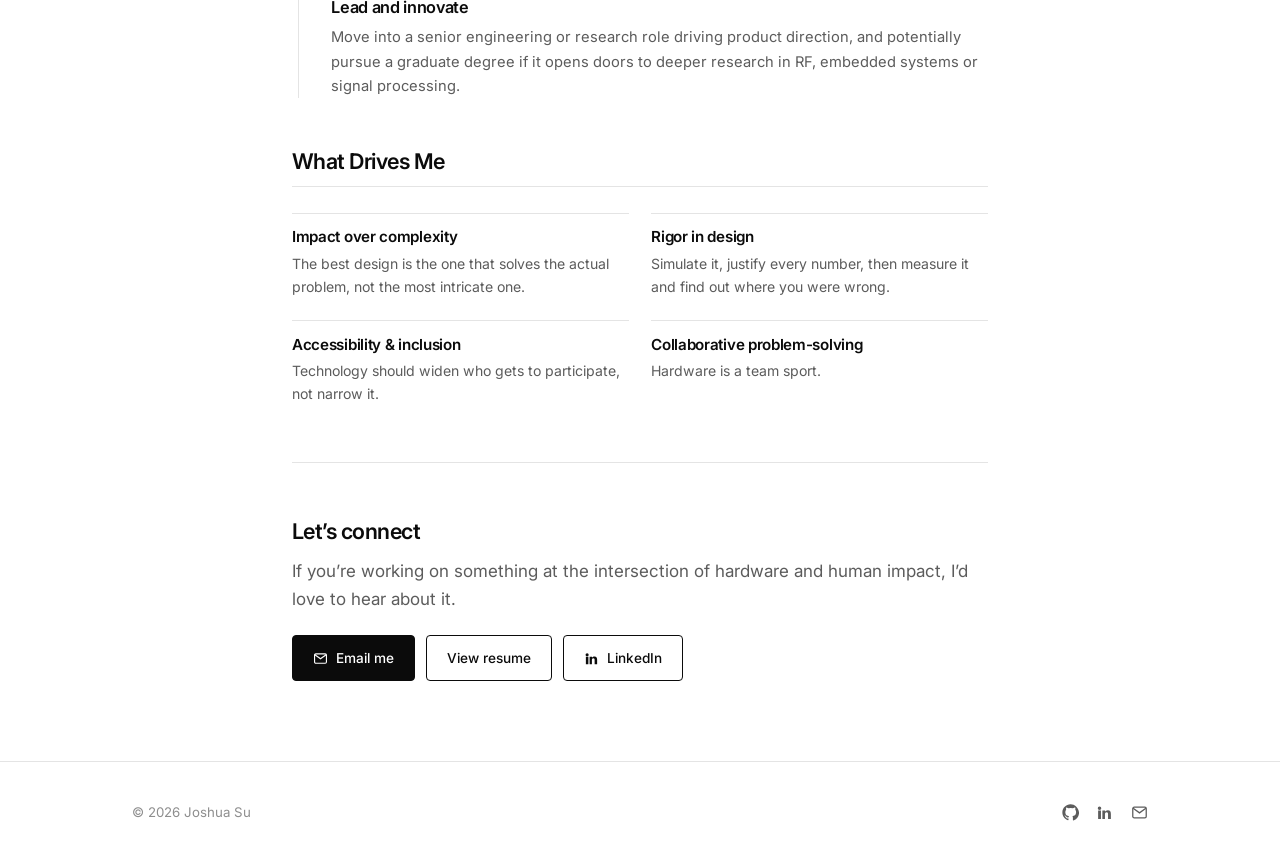
==== commit 6c4d3ff1: "Career: tighten interests sentence, drop Sensing & Safety focus box Co-Authored-By: Claude Opus 5.5 " ====
--- a/career.html
+++ b/career.html
@@ -28,6 +28,7 @@
         <div class="nav-drop-menu">
           <a href="projects.html">All Projects</a>
           <a href="radar.html">Phased Array RADAR</a>
+          <a href="sensor-interface.html">Sensor Interface PCB</a>
           <a href="eog.html">EOG Eye Tracking</a>
           <a href="crash-detection.html">Crash Detection Device</a>
           <a href="pll.html">PLL Feedback Divider</a>
@@ -60,9 +61,7 @@
       accessibility, or precision.
     </p>
     <p>
-      I&rsquo;m most interested in work that bridges low-level hardware design such as RF and antennas, analog circuits, PCB
-      design, embedded systems, signal processing, with applications where getting it right actually matters: sensing
-      and detection systems, medical devices, assistive technology, aerospace.
+      I&rsquo;m most interested in work that bridges low-level hardware design such as RF and antennas, PCB design, and signal processing, with applications in aerospace, sensing and detection systems, and assistive technology.
     </p>
 
     <h2>Focus Areas</h2>
@@ -74,10 +73,6 @@
       <div class="fact">
         <h4>Hardware &amp; PCB Design</h4>
         <p>Turning a working schematic into a board that survives real conditions: power integrity, signal integrity, layout discipline.</p>
-      </div>
-      <div class="fact">
-        <h4>Sensing &amp; Safety Systems</h4>
-        <p>Embedded sensing and signal processing for proactive safety devices, from crash detection to fall prevention.</p>
       </div>
       <div class="fact">
         <h4>Assistive Technology</h4>
--- a/assets/css/site.css
+++ b/assets/css/site.css
@@ -809,3 +809,51 @@
 	.site-header, .site-footer, .cta { display: none; }
 	body { color: #000; background: #fff; }
 }
+
+/* ---------- Block diagrams, formulas ---------- */
+figure.diagram { background: var(--bg); }
+figure.diagram svg { display: block; width: 100%; height: auto; padding: 0.9rem 0.8rem 0.4rem; }
+.formula {
+	font-family: var(--mono);
+	font-size: 0.95rem;
+	text-align: center;
+	padding: 1rem 1.2rem;
+	margin: 1.6rem 0;
+	border: 1px solid var(--rule);
+	border-radius: var(--radius);
+	background: var(--bg-inset);
+	color: var(--fg);
+	overflow-x: auto;
+	white-space: nowrap;
+}
+.article p.fineprint { font-size: 0.8rem; color: var(--fg-faint); margin-top: -0.8rem; }
+table.data.budget td:nth-child(2),
+table.data.budget td:nth-child(3) { font-family: var(--mono); font-size: 0.82rem; white-space: nowrap; color: var(--fg); }
+@media (min-width: 900px) {
+	figure.diagram { width: min(1020px, calc(100vw - 4rem)); margin-left: 50%; transform: translateX(-50%); }
+}
+@media (max-width: 720px) {
+	figure.diagram { overflow-x: auto; }
+	figure.diagram svg { min-width: 720px; }
+}
+.metrics.three { grid-template-columns: repeat(3, 1fr); }
+@media (max-width: 560px) { .metrics.three { grid-template-columns: repeat(2, 1fr); } }
+math { font-family: "Latin Modern Math", "STIX Two Math", "Cambria Math", math; }
+.formula { font-family: inherit; padding: 1.2rem 1.2rem; }
+.formula math { font-size: 1.45rem; }
+.article p math { font-size: 1.08em; }
+
+/* ---------- Typeset equations inside framed figures ---------- */
+figure.eq, [data-theme="dark"] figure.eq { background: var(--bg); }
+figure.eq .eqbody {
+	padding: 1.6rem 1.2rem 1.4rem;
+	background: var(--bg-inset);
+	color: var(--fg);
+	text-align: center;
+	overflow-x: auto;
+}
+figure.eq .eqbody math { font-size: 1.3rem; }
+figure.eq mtable { margin: 0 auto; }
+figure.eq mtd { padding: 0.45em 0.18em; }
+table.data.rails { font-size: 0.82rem; }
+table.data.rails td:nth-child(n+3) { font-family: var(--mono); font-size: 0.78rem; white-space: nowrap; color: var(--fg); }
